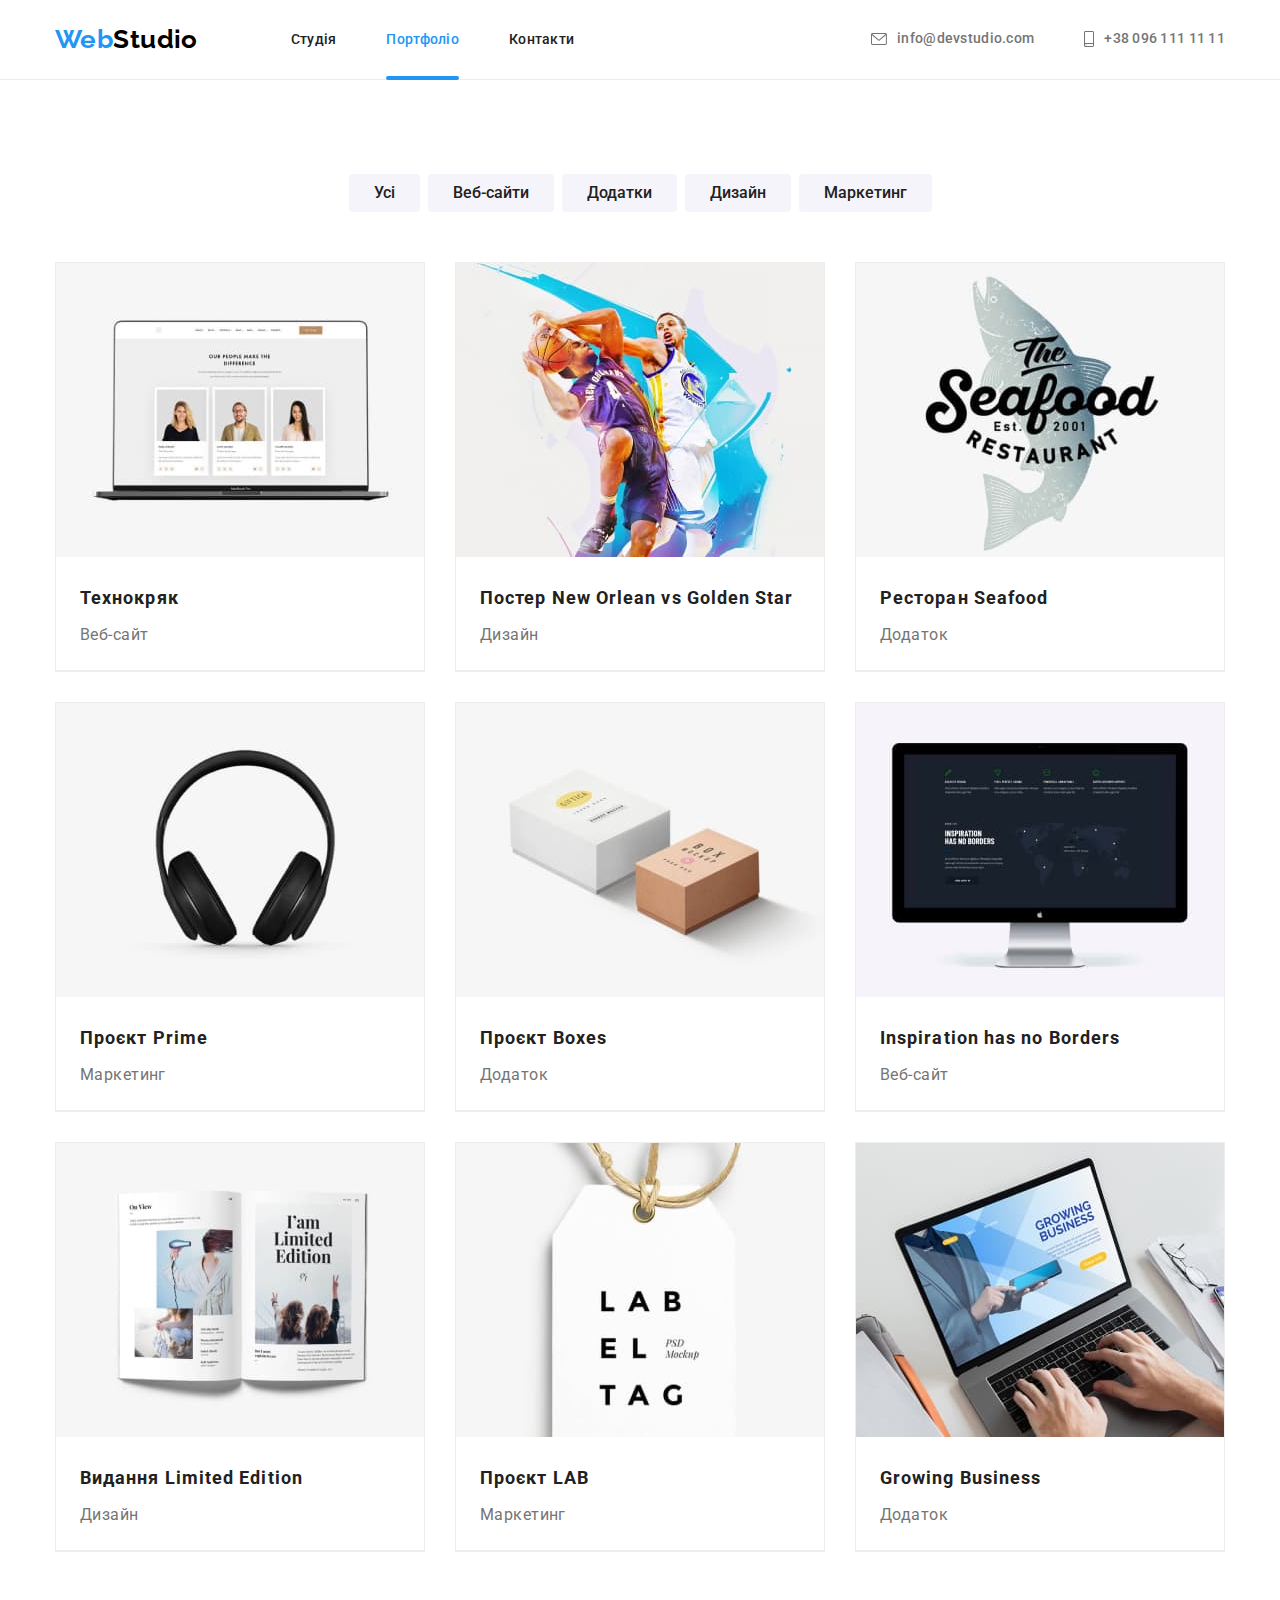
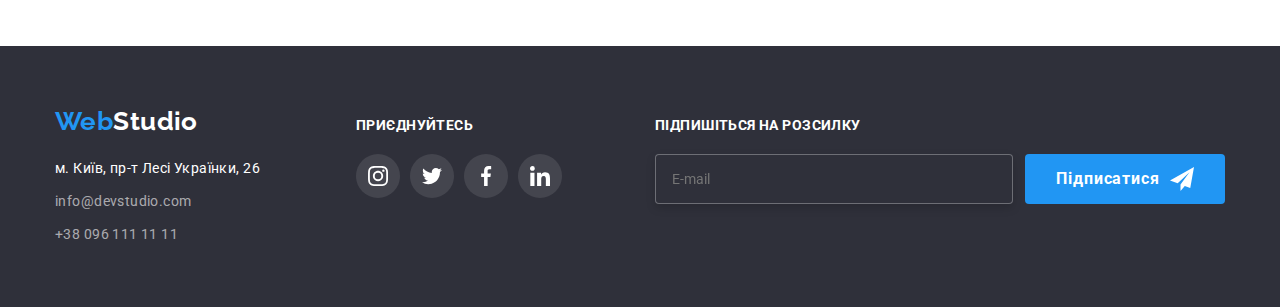
==== portfolio.html @ 32953e74 "clone" ====
<!DOCTYPE html>
<html lang="uk">
<head>
    <meta charset="UTF-8">
    <meta http-equiv="X-UA-Compatible" content="IE=edge">
    <meta name="viewport" content="width=device-width, initial-scale=1.0">
    <title>Document</title>
    <link rel="preconnect" href="https://fonts.googleapis.com">
<link rel="preconnect" href="https://fonts.gstatic.com" crossorigin>
<link href="https://fonts.googleapis.com/css2?family=Raleway:wght@700&family=Roboto:wght@400;500;700;900&display=swap" rel="stylesheet">
<link rel="stylesheet" href="https://cdnjs.cloudflare.com/ajax/libs/modern-normalize/1.1.0/modern-normalize.min.css">
    <link rel="stylesheet" href="./css/styles.css">
</head>
<body>
    <!-- __________хедер____________ -->
    <header class="header">
        <div class="container header-flex">
            <a href="./index.html" class="logo link"><span class="logo-web">Web</span>Studio</a>    
            <nav>
                <ul class="site-nav list">
                    <li class="item"><a href="./index.html" class="link">Студія</a></li>
                    <li class="item"><a href="./portfolio.html" class="link current">Портфоліо</a></li>
                    <li class="item"><a href="" class="link">Контакти</a></li>
                </ul>
                </nav>
                <ul class="site-contacts list">
                    <li class="item"><a href="mailto:info@devstudio.com" class="header-link link">
                        <svg class="header-icon" width="16" height="12">
                        <use href="./images/icon-sprite/sprite.svg#envelope">
                        </use>
                    </svg>
                    info@devstudio.com</a></li>
                    <li class="item"><a href="tel:+380961111111" class="header-link link">
                        <svg class="header-icon" width="10" height="16">
                            <use href="./images/icon-sprite/sprite.svg#smartphone">
                            </use>
                        </svg>
                        +38 096 111 11 11</a></li>
                </ul>
        </div>
    </header>

    <main>

        <!-- _____________кнопки "наші проекти"______________ -->
<section class="section">
    <div class="container">
        <h1 hidden>Наші проекти</h1>
        <ul class="list button-flex">
            <li class="item"><button type="button" class="filter-button">Усі</button></li>
            <li class="item"><button type="button" class="filter-button">Веб-сайти</button></li>
            <li class="item"><button type="button" class="filter-button">Додатки</button></li>
            <li class="item"><button type="button" class="filter-button">Дизайн</button></li>
            <li class="item"><button type="button" class="filter-button">Маркетинг</button></li>
        </ul>
        <ul class="galery list">
                <li class="galery-element">
                <div class="galery-thumb">
                        <img src="./images/galery/img1.jpg" alt="ноутбук" width="370" height="294">
                    <div class="galery-overlay">
                        <p class="galery-overlay-text">
                            Ресурс пропонує комплексні пропозиції з різним рівнем функціоналу та сервісів. Все це дозволить відвідувачу
                            отримати
                            вичерпні відомості про компанію чи приватну особу.
                        </p>
                    </div>
                </div>
                <div class="galery-card">
                    <h2 class="title">Технокряк</h2>
                    <p class="text">Веб-сайт</p>
                </div>    
            </li>
            <li class="galery-element">
                <div class="galery-thumb">
                    <img src="./images/galery/img2.jpg" alt="гравці в баскетбол" width="370" height="294">
                    <div class="galery-overlay">
                        <p class="galery-overlay-text">
                            Ресурс пропонує комплексні пропозиції з різним рівнем функціоналу та сервісів. Все це дозволить відвідувачу
                            отримати
                            вичерпні відомості про компанію чи приватну особу.
                        </p>
                    </div>
                </div>
                
                <div class="galery-card">
                    <h2 class="title">Постер New Orlean vs Golden Star</h2>
                    <p class="text">Дизайн</p>
                </div>
                
            </li>
            <li class="galery-element">
                <div class="galery-thumb">
                <img src="./images/galery/img3.jpg" alt="назва ресторану" width="370" height="294">
                <div class="galery-overlay">
                    <p class="galery-overlay-text">
                        Ресурс пропонує комплексні пропозиції з різним рівнем функціоналу та сервісів. Все це дозволить відвідувачу
                        отримати
                        вичерпні відомості про компанію чи приватну особу.
                    </p>
                </div>
                </div>
                
                <div class="galery-card">
                    <h2 class="title">Ресторан Seafood</h2>
                    <p class="text">Додаток</p>
                </div>
                
            </li>
            <li class="galery-element">
                <div class="galery-thumb">
                <img src="./images/galery/img4.jpg" alt="навушники" width="370" height="294">
                <div class="galery-overlay">
                    <p class="galery-overlay-text">
                        Ресурс пропонує комплексні пропозиції з різним рівнем функціоналу та сервісів. Все це дозволить відвідувачу
                        отримати
                        вичерпні відомості про компанію чи приватну особу.
                    </p>
                </div>
                </div>
                
                <div class="galery-card">
                    <h2 class="title">Проєкт Prime</h2>
                    <p class="text">Маркетинг</p>
                </div>
                
            </li>
            <li class="galery-element">
                <div class="galery-thumb">
                <img src="./images/galery/img5.jpg" alt="дві коробки" width="370" height="294">
                <div class="galery-overlay">
                    <p class="galery-overlay-text">
                        Ресурс пропонує комплексні пропозиції з різним рівнем функціоналу та сервісів. Все це дозволить відвідувачу
                        отримати
                        вичерпні відомості про компанію чи приватну особу.
                    </p>
                </div>
                </div>
                
                <div class="galery-card">
                    <h2 class="title">Проєкт Boxes</h2>
                    <p class="text">Додаток</p>
                </div>
                
            </li>
            <li class="galery-element">
                <div class="galery-thumb">
                <img src="./images/galery/img6.jpg" alt="монітор" width="370" height="294">
                <div class="galery-overlay">
                    <p class="galery-overlay-text">
                        Ресурс пропонує комплексні пропозиції з різним рівнем функціоналу та сервісів. Все це дозволить відвідувачу
                        отримати
                        вичерпні відомості про компанію чи приватну особу.
                    </p>
                </div>
                </div>
                
                <div class="galery-card">
                    <h2 class="title" lang="en">Inspiration has no Borders</h2>
                    <p class="text">Веб-сайт</p>
                </div>
                
            </li>
            <li class="galery-element">
                <div class="galery-thumb">
                <img src="./images/galery/img7.jpg" alt="книжка" width="370" height="294">
                <div class="galery-overlay">
                    <p class="galery-overlay-text">
                        Ресурс пропонує комплексні пропозиції з різним рівнем функціоналу та сервісів. Все це дозволить відвідувачу
                        отримати
                        вичерпні відомості про компанію чи приватну особу.
                    </p>
                </div>
                </div>
                
                <div class="galery-card">
                    <h2 class="title">Видання Limited Edition</h2>
                    <p class="text">Дизайн</p>
                </div>
                
            </li>
            <li class="galery-element">
                <div class="galery-thumb">
                <img src="./images/galery/img8.jpg" alt="етикетка" width="370" height="294">
                <div class="galery-overlay">
                    <p class="galery-overlay-text">
                        Ресурс пропонує комплексні пропозиції з різним рівнем функціоналу та сервісів. Все це дозволить відвідувачу
                        отримати
                        вичерпні відомості про компанію чи приватну особу.
                    </p>
                </div>
                </div>
                
                <div class="galery-card">
                    <h2 class="title">Проєкт LAB</h2>
                    <p class="text">Маркетинг</p>
                </div>
                
            </li>
            <li class="galery-element">
                <div class="galery-thumb">
                <img src="./images/galery/img9.jpg" alt="ноутбук" width="370" height="294">
                <div class="galery-overlay">
                    <p class="galery-overlay-text">
                        Ресурс пропонує комплексні пропозиції з різним рівнем функціоналу та сервісів. Все це дозволить відвідувачу
                        отримати
                        вичерпні відомості про компанію чи приватну особу.
                    </p>
                </div>
                </div>
                
                <div class="galery-card">
                    <h2 class="title" lang="en">Growing Business</h2>
                    <p class="text">Додаток</p>
                </div>
                
            </li>
        </ul>
    </div>
</section>
    </main>

<!-- ______________футер_____________ -->

<footer class="footer">
    <div class="container contacts-container">
        <div class="contacts-box">
            <a href="./index.html" class="logo-footer link"><span class="logo-footer-web">Web</span>Studio</a>
            <address>
                <ul class=" footer-list list">
                    <li><a href="https://goo.gl/maps/w9s5J1ihxV17ay8fA" target="_blank" rel="noreferrer noopener"
                            class="footer-address link">м. Київ, пр-т Лесі Українки, 26</a></li>
                    <li><a href="mailto:info@devstudio.com" class="footer-contacts link">info@devstudio.com</a></li>
                    <li><a href="tel:+380961111111" class="footer-contacts link">+38 096 111 11 11</a></li>
                </ul>
            </address>
        </div>

        <div class="link-box">
            <h2 class="footer-title">приєднуйтесь</h2>
            <ul class="footerbox list">
                <li class="footer-item">
                    <a class="footer-link link" href="https://instagram.com/" target="_blank" rel="noopener noreferrer"
                        aria-label="instagram-icon">
                        <svg class="footer-icon" width="20" height="20">
                            <use href="./images/icon-sprite/sprite.svg#instagram"></use>
                        </svg>
                    </a>
                </li>
                <li>
                    <a class="footer-link link" href="https://twitter.com/" target="_blank" rel="noopener noreferrer"
                        aria-label="twitter-icon">
                        <svg class="footer-icon" width="20" height="20">
                            <use href="./images/icon-sprite/sprite.svg#twitter"></use>
                        </svg>
                    </a>
                </li>
                <li>
                    <a class="footer-link link" href="https://facebook.com/" target="_blank" rel="noopener noreferrer"
                        aria-label="facebook-icon">
                        <svg class="footer-icon" width="20" height="20">
                            <use href="./images/icon-sprite/sprite.svg#facebook"></use>
                        </svg>
                    </a>
                </li>
                <li>
                    <a class="footer-link link" href="https://linkedin.com/" target="_blank" rel="noopener noreferrer"
                        aria-label="linkedin-icon">
                        <svg class="footer-icon" width="20" height="20">
                            <use href="./images/icon-sprite/sprite.svg#linkedin"></use>
                        </svg>
                    </a>
                </li>
            </ul>
        </div>

        <div class="subscribe-container">
            <p class="subscribe-text">Підпишіться на розсилку</p>
            <form class="footer-form" name="footer-form">
                <div class="subscribe-box">
                    <input class="subscribe-form" type="text" name="form" placeholder="E-mail">
                    <button class="subscribe-button" type="submit">Підписатися <svg class="subscribe-icon" width="24"
                            height="24">
                            <use href="./images/icon-sprite/sprite.svg#send-modal"></use>
                        </svg></button>
                </div>
            </form>

        </div>

    </div>
</footer>
</body>
</html>
---- css/styles.css ----
/* ____________глобальні стилі_____________ */
:root{
    --primary-text-color: #757575;
    --secondary-text-color: #FFFFFF;
    --title-text-color:#212121;
    --accent-color: #2196F3;
}
body{
    background-color: var(--secondary-text-color);
    color: var(--primary-text-color);
    font-family: roboto, sans-serif;
    font-size: 14px;
    letter-spacing: 0.03em;   
}
address{
    font-style: normal;
}

h1,h2,h3,h4,h5,h6,ul,p{
    margin: 0;
    padding: 0;
}

.list{
    list-style: none;
}
.link{
    text-decoration: none;
}
.img{
    display: block;
    max-width: 100%;
    height: auto;
}

/* контейнер */
.container{
    width: 1200px;
    margin-left: auto;
    margin-right: auto;
    padding-left: 15px;
    padding-right: 15px;
}


/* ________________секція______________________ */
.section{
    padding-top: 94px;
    padding-bottom: 94px;
}

.section .about-title{
    margin-top: 30px;
    font-size: 14px;
    line-height: 1.14;
    color: var(--title-text-color);
}

.section-title{
color: var(--title-text-color);
font-size: 36px;
line-height: 1.16;
text-align: center;
}

/* ________________хедер_________________ */
.site-nav .current::after{
    position: absolute;
    bottom: -1px;
    content: "";
    display: block;
    width: 100%;
    height: 4px;
    border-radius: 2px;
    background-color: var(--accent-color);
}

.header{
    border-bottom: 1px solid #ECECEC;
    padding: 24px 0;
}
.header-flex{
    display: flex;
    align-items: center;


}
.site-nav{
    display: flex;
}
.site-nav .item + .item{
    margin-left: 50px;
}

.site-contacts{
    display: flex;
    margin-left: auto;
}
.site-contacts .item + .item{
    margin-left: 50px;
}

.logo{
    margin-right: 93px;
    color: #000000;
    font-family: 'Raleway';
    font-weight: 700;
    font-size: 26px;
    line-height: 1.19;
    }
    .logo-web{
        color: var(--accent-color);
    }

    .site-nav .link.current{
        position: relative;
        color: var(--accent-color);
    }
    .site-nav .link{
        padding-top: 32px;
        padding-bottom: 32px;
    color: var(--title-text-color);
    font-weight: 500;
    line-height: 1.14;
    letter-spacing: 0.02em;

    transition:  color 250ms cubic-bezier(0.4, 0, 0.2, 1);
    }
    .site-nav .link:hover,
    .site-nav .link:focus{
        color: var(--accent-color);
    }
    
    .site-contacts .link{
    color: var(--primary-text-color);
    font-weight: 500;
    line-height: 1.14;
    letter-spacing: 0.02em;

    transition: color 250ms cubic-bezier(0.4, 0, 0.2, 1);
    }
    .site-contacts .link:hover,
    .site-contacts .link:focus{
        color: var(--accent-color);
    }
   
    .header-icon{
        fill: currentColor;
    }
    .header-link{
        display: flex;
        align-items: center;
        gap: 10px;
    }
   
    
    /* ___________________футер__________________________ */
.footer{
    background-color: #2F303A;
    padding: 60px 0;
}
.footer-list{
    display: flex;
    flex-direction: column;
    gap: 9px;
}
    
    
    .logo-footer{
        display: block;
        margin-bottom: 20px;
    

    color: var(--secondary-text-color);
    font-family: 'Raleway';
    font-weight: 700;
    font-size: 26px;
    line-height: 1.19;
    }
    .logo-footer-web{
        color: var(--accent-color);
    }
.footer-address{
line-height: 1.71;
color: var(--secondary-text-color);
}
.footer-contacts{
font-size: 14px;
line-height: 1.71;
color: rgba(255, 255, 255, 0.6);

transition: color 250ms cubic-bezier(0.4, 0, 0.2, 1);
}
.footer-contacts:hover,
.footer-contacts:focus{
    color: var(--accent-color);
}
.footerbox{
    display: flex;
    align-items: center;
    gap: 10px;
    margin-top: 20px;
}
.footer-link{
    display: flex;
    justify-content: center;
    align-items: center;
    width: 44px;
    height: 44px; 
    border-radius: 50%;
    background-color: rgba(255, 255, 255, 0.1);
    color: #FFFFFF;

    transition: 
    background-color 250ms cubic-bezier(0.4, 0, 0.2, 1);
}
.footer-icon{
    fill: currentColor;
    
}
.footer-link:hover,
.footer-link:focus {
background-color: var(--accent-color);
color: #FFFFFF;

} 

.footer-title{
    font-size: 14px;
    line-height: 1.14;
    letter-spacing: 0.03em;
    text-transform: uppercase;
    
    color: #FFFFFF;   
}
.contacts-container{
    display: flex;
    align-items: baseline;
    
}

.contacts-box{
    min-width: 231px;
    margin-right: 70px;
}

.link-box{
    margin-right: 93px;
}



.subscribe-box{
    display: flex;
    margin-top: 20px;
    padding: 0;
    margin: 0;
    align-items: center;
    gap: 12px;
}

.subscribe-text{
    font-weight: 700;
    font-size: 14px;
    line-height: 1.14;
    letter-spacing: 0.03em;
    text-transform: uppercase;
    margin-bottom: 20px;
    
    color: #FFFFFF;
}

.subscribe-form{
    width: 358px;
    height: 50px;
    outline-offset: -1px;
    padding: 15px 16px;
    color: var(--secondary-text-color);
    border: 1px solid rgba(255, 255, 255, 0.3);
    filter: drop-shadow(0px 4px 4px rgba(0, 0, 0, 0.15));
    border-radius: 4px;
    background-color: #2F303A;
    transition: outline 250ms cubic-bezier(0.4, 0, 0.2, 1);
}

.subscribe-form:focus {
outline-color: rgba(255, 255, 255, 0.3);
background-color: ffffff;
}

.subscribe-button{
        display: flex;
        justify-content: center;
        align-items: center;
        gap: 10px;
        border: 1px transparent;
        width: 200px;
        height: 50px;
        border-radius: 4px;
        padding: 10px 28px;
        color: var(--secondary-text-color);
        background-color: var(--accent-color);
        font-weight: 700;
        font-size: 16px;
        line-height: 1.88;
        letter-spacing: 0.06em;
        cursor: pointer;
        
}

.subscribe-icon{
    fill: var(--secondary-text-color);
    
}



/* __________________герой_________________________ */
.hero-title{
    width: 696px;
    margin-left: auto;
    margin-right: auto;
color: var(--secondary-text-color);
font-weight: 900;
font-size: 44px;
line-height: 1.36;
text-align: center;
letter-spacing: 0.06em;
text-transform: uppercase;
}
.button{
    border: 1px transparent;
    display: block;
    border: 1px transparent;
    margin-top: 30px;
    margin-left: auto;
    margin-right: auto;
    border-radius: 4px;
    padding: 10px 32px;
color: var(--secondary-text-color);
background-color:var(--accent-color);
font-weight: 700;
font-size: 16px;
line-height: 1.88;
letter-spacing: 0.06em;
cursor: pointer;
}

.hero{
    max-width: 1600px;
    padding: 200px 0;
    margin-left: auto;
    margin-right: auto; 
    background-color: #C4C4C4; 
    background-image: linear-gradient(to right,
    rgba(47, 48, 58, 0.4),
    rgba(47, 48, 58, 0.4)),
    url(../images/hero/Img.jpg);
    background-repeat: no-repeat;
    background-position: center;
    background-size: cover;
}


/* ____________________наші переваги___________________ */
.about{
    padding-bottom: 0;
}
.advantages-flex{
    display: flex;
}
.advantages-flex .item{
    width: 270px;
}
.advantages-flex .item + .item{
    margin-left: 30px;
}
.list .title{
    margin: 0;
}

.section .text{
    margin-top: 10px;
line-height: 1.71;
}

.about-item{
    display: flex;
    justify-content: center;
    align-items: center;
    width: 270px;
    height: 120px;
    border-radius: 4px; 
    background-color: #F5F4FA;
}

/* _______________Чим ми займаємося________________ */
.project-flex{
    display: flex;
    margin-top: 50px; 
}
.project-flex .item + .item{
    margin-left: 30px;
}

.project-flex .item{
    height: 294px;
    position: relative;
}
.overlay{
    width: 100%;
    position: absolute;
    bottom: 0;
    padding-top: 24px;
    padding-bottom: 30px;
    background-color: rgba(47, 48, 58, 0.8);;
}
.overlay-text{
font-style: normal;
font-weight: 700;
font-size: 14px;
line-height: 1.14;
text-align: center;
letter-spacing: 0.03em;
text-transform: uppercase;
color: #FFFFFF;
}



/* _____________________наша команда________________________ */

.team-wrapper{
    padding: 30px 10px;
}
.team{
    background-color: #F5F4FA;
}
.team-flex{
    display: flex;
    margin-top: 50px;
}
.team-flex .item{
    background: #FFFFFF;
    box-shadow: 0px 1px 3px rgba(0, 0, 0, 0.12), 0px 1px 1px rgba(0, 0, 0, 0.14), 0px 2px 1px rgba(0, 0, 0, 0.2);
    border-radius: 0px 0px 4px 4px;
}
.team-flex .item + .item{
    margin-left: 30px;
}
.section .team-title{
    text-align: center;
    font-weight: 500;
    font-size: 16px;
    line-height: 1.18;
    color: var(--title-text-color);
}
.section .team-text{
    margin-top: 10px;
    margin-bottom: 16px;
    text-align: center;
    font-size: 16px;
    line-height: 1.18;
}

.socials{
    display: flex;
    justify-content: center;
    align-items: center;
    gap: 10px;
}
.socials-link{
    display: flex;
    justify-content: center;
    align-items: center;
    width: 44px;
    height: 44px; 
    border-radius: 50%;
    background-color: #FFFFFF;
    color: #AFB1B8;

    transition: color 250ms cubic-bezier(0.4, 0, 0.2, 1),
    background-color 250ms cubic-bezier(0.4, 0, 0.2, 1);
}
.socials-icon{
    fill: currentColor;
    
}
.socials-link:hover,
.socials-link:focus {
background-color: var(--accent-color);
color: #FFFFFF;
} 

/* Наші клієнти */
.clients-item{
    display: flex;
    justify-content: center;
    align-items: center;
    gap: 30px; 
    margin-top: 50px;
}
.clients-link{
    display: flex;
    justify-content: center;
    align-items: center;
    width: 170px;
    height: 92px; 
    color: #AFB1B8; 
    border: 1px solid #AFB1B8;
border-radius: 4px;

transition: 
color 250ms cubic-bezier(0.4, 0, 0.2, 1),
border 250ms cubic-bezier(0.4, 0, 0.2, 1);
}
.clients-link:hover,
.clients-link:focus {
    color: var(--accent-color);
    border: 1px solid var(--accent-color);
}
.clients-icon{
    fill: currentColor;
}
.clients-item{
    display: flex;
    
}

/* _____________кнопки "наші проекти"_______________________ */
.section-project{
    padding: 94px 0;
}
.button-flex{
    display: flex;
    justify-content: center;
}
.button-flex .item + .item{
    margin-left: 8px;
}
.filter-button{
    border: 1px transparent;
    border-radius: 4px;
    padding: 6px 25px;
    font-weight: 500;
    font-size: 16px;
    line-height: 1.62;
    color: var(--title-text-color);
    background-color: #F5F4FA;
    cursor: pointer;

    transition: 
    color 250ms cubic-bezier(0.4, 0, 0.2, 1), 
    background-color 250ms cubic-bezier(0.4, 0, 0.2, 1),
    box-shadow 250ms cubic-bezier(0.4, 0, 0.2, 1);
    }

    .filter-button:hover,
    .filter-button:focus{
        color: var(--secondary-text-color);
        background-color:var(--accent-color);
        box-shadow: 0px 3px 1px rgba(0, 0, 0, 0.1), 0px 1px 2px rgba(0, 0, 0, 0.08), 0px 2px 2px rgba(0, 0, 0, 0.12);
    }

/* _____________________галерея_____________________________ */
.galery-card{
    padding: 20px 24px;
    border-bottom: 1px solid #EEEEEE;
}
.galery{
    margin-top: 50px;
    display: flex;
    flex-wrap: wrap;
}
.galery-element{
    width: 370px;
    margin-right: 30px;
    margin-bottom: 30px;
    background: #FFFFFF;
    border: 1px solid #EEEEEE; 
    transition: box-shadow 250ms cubic-bezier(0.4, 0, 0.2, 1);  
}
.galery-element:hover {
    box-shadow: 
    0px 1px 1px rgba(0, 0, 0, 0.12), 
    0px 4px 4px rgba(0, 0, 0, 0.06), 
    1px 4px 6px rgba(0, 0, 0, 0.16);
}

.galery-element:nth-child(3n){
    margin-right: 0;
}
.galery-element:nth-last-child(-n + 3){
    margin-bottom: 0;
}

.galery .title{
        font-size: 18px;
        line-height: 2;
        letter-spacing: 0.06em;
        color: var(--title-text-color);
    }
    .galery .text{
        margin-top: 4px;
        font-size: 16px;
        line-height: 1.88;
    }

    .galery-thumb{

        position: relative;    
        overflow: hidden;    
    }

    .galery-overlay{
        position: absolute;
        top: 0;
        left: 0;
        transform: translateY(100%);

        width: 100%;
        height: 100%;
        padding-left: 24px;
        padding-right: 24px;
        display: flex;
        align-items: center;

        font-size: 18px;
        line-height: 1.55;
        letter-spacing: 0.03em;
        color: #FFFFFF;

        background-color: rgba(33, 150, 243, 0.9);
        transition: transform 250ms cubic-bezier(0.4, 0, 0.2, 1);
    }

        .galery-element:hover .galery-overlay {
        transform: translateY(0);
        }



    /* Модальне вікно */

    .backdrop{
        position: fixed;
        top: 0;
        left: 0;

        width: 100%;
        height: 100%;

        background-color: rgba(0, 0, 0, 0.2);

        transition: 
        opacity 250ms cubic-bezier(0.4, 0, 0.2, 1),
        visibility 250ms cubic-bezier(0.4, 0, 0.2, 1);
    }

    .backdrop.is-hidden{
        opacity: 0;
        visibility: hidden;
        pointer-events: none;
    }
    
    .modal{
        position: absolute;
        top: 50%;
        left: 50%;
        transform: translateX(-50%) translateY(-50%);

        width: 528px;
        height: 581px;
        padding: 40px;
        background-color: #ffffff;
        box-shadow: 
        0px 1px 3px rgba(0, 0, 0, 0.12), 
        0px 1px 1px rgba(0, 0, 0, 0.14), 
        0px 2px 1px rgba(0, 0, 0, 0.2);
        border-radius: 4px;
    }

        .modal-form-group{
            margin-bottom: 20px;
        }

    .modal-form-btn{
        box-shadow: 0px 4px 4px rgba(0, 0, 0, 0.15);

    }

    .modal-btn{
        position: absolute;
        top: 8px;
        right: 8px;

        padding: 0;
        display: inline-flex;
        align-items: center;
        justify-content: center;

        width: 32px;
        height: 32px;

        background-color: #FFFFFF;
        border: 1px solid rgba(0, 0, 0, 0.1);
        border-radius: 50%;

        cursor: pointer;
    }

    .modal-btn{
        transition: fill 250ms cubic-bezier(0.4, 0, 0.2, 1);
    }

    .modal-btn:hover,
    .modal-btn:focus {
        fill: var(--accent-color);
    }

    .modal-label{
        display: block;
        text-align: center;
        margin-bottom: 12px;

        font-weight: 700;
        font-size: 20px;
        line-height: 1.15;
        letter-spacing: 0.03em;

        color: #212121;
    }

    .modal-form-label{
        display: block;
        margin-bottom: 4px;

        font-size: 12px;
        line-height: 1.16;
        letter-spacing: 0.01em;

        color: #757575;
    }

    .mofal-form-wrapper{
        position: relative;
        margin-bottom: 10px;
    }

    .modal-form-field{
        width: 100%;
        height: 40px;
        padding-left: 42px;
        padding-right: 42px;


        border: 1px solid rgba(33, 33, 33, 0.2);
        border-radius: 4px;
        outline: 1px solid transparent;
        outline-offset: -1px;
        transition: outline 250ms cubic-bezier(0.4, 0, 0.2, 1) ;
    }

    .modal-form-field:focus {
        outline-color: var(--accent-color);
    }

    .modal-form-icon{
        position: absolute;
        top: 50%;
        left: 12px;
        transform: translateY(-50%);

        transition: fill 250ms cubic-bezier(0.4, 0, 0.2, 1);
    }

    .modal-form-field:focus + .modal-form-icon {
        fill: var(--accent-color);
    }

    .modal-form-message{
        display: block;
        width: 100%;
        height: 120px;
        padding: 16px 20px;
        

        font-size: 14px;

        resize: none;

        border: 1px solid rgba(33, 33, 33, 0.2);
        border-radius: 4px;

        outline: 1px solid transparent;
        outline-offset: -1px;
        transition: outline 250ms cubic-bezier(0.4, 0, 0.2, 1);
    }

        .modal-form-message:focus {
        outline-color: var(--accent-color);
        }

        .modal-form-agreement{
            display: flex;
            justify-content: center;
            align-items: center;
            gap: 7px;
            margin-bottom: 30px;
        }

        .modal-form-agreement-desc{
            font-size: 14px;
            line-height: 1.71;
            letter-spacing: 0.03em;

            user-select: none;
    
            color: #757575;
        }

        .modal-form-agreement-link{
            color: var(--accent-color);
        }

        .modal-form-checkbox{
            appearance: none;
            width: 16px;
            height: 15px;
            
            outline: 2px solid transparent;
            outline-offset: -2px;
            border: 2px solid rgba(33, 33, 33, 1);
            border-radius: 2px;
            background-position: center;
            background-repeat: no-repeat;
            background-size: 0;
            transition: 
            background-size 250ms cubic-bezier(0.4, 0, 0.2, 1),
            outline-color 250ms cubic-bezier(0.4, 0, 0.2, 1),
            background-color 250ms cubic-bezier(0.4, 0, 0.2, 1);
        }

        .modal-form-checkbox:checked {
            outline-color: var(--accent-color);
            background-color: var(--accent-color);
            background-image: url("data:image/svg+xml,%3Csvg width='13' height='10' viewBox='0 0 13 10' fill='none' xmlns='http://www.w3.org/2000/svg'%3E%3Cpath d='M1.95703 4.75166L1.88825 4.68604L1.81923 4.75141L0.93123 5.59258L0.854858 5.66492L0.930974 5.73753L4.42671 9.07236L4.49574 9.1382L4.56476 9.07236L12.069 1.91352L12.1449 1.84116L12.069 1.76881L11.1873 0.927644L11.1183 0.861826L11.0493 0.927611L4.49577 7.17353L1.95703 4.75166Z' fill='white' stroke='white' stroke-width='0.2'/%3E%3C/svg%3E");
            background-size: 11px 8px;
        }
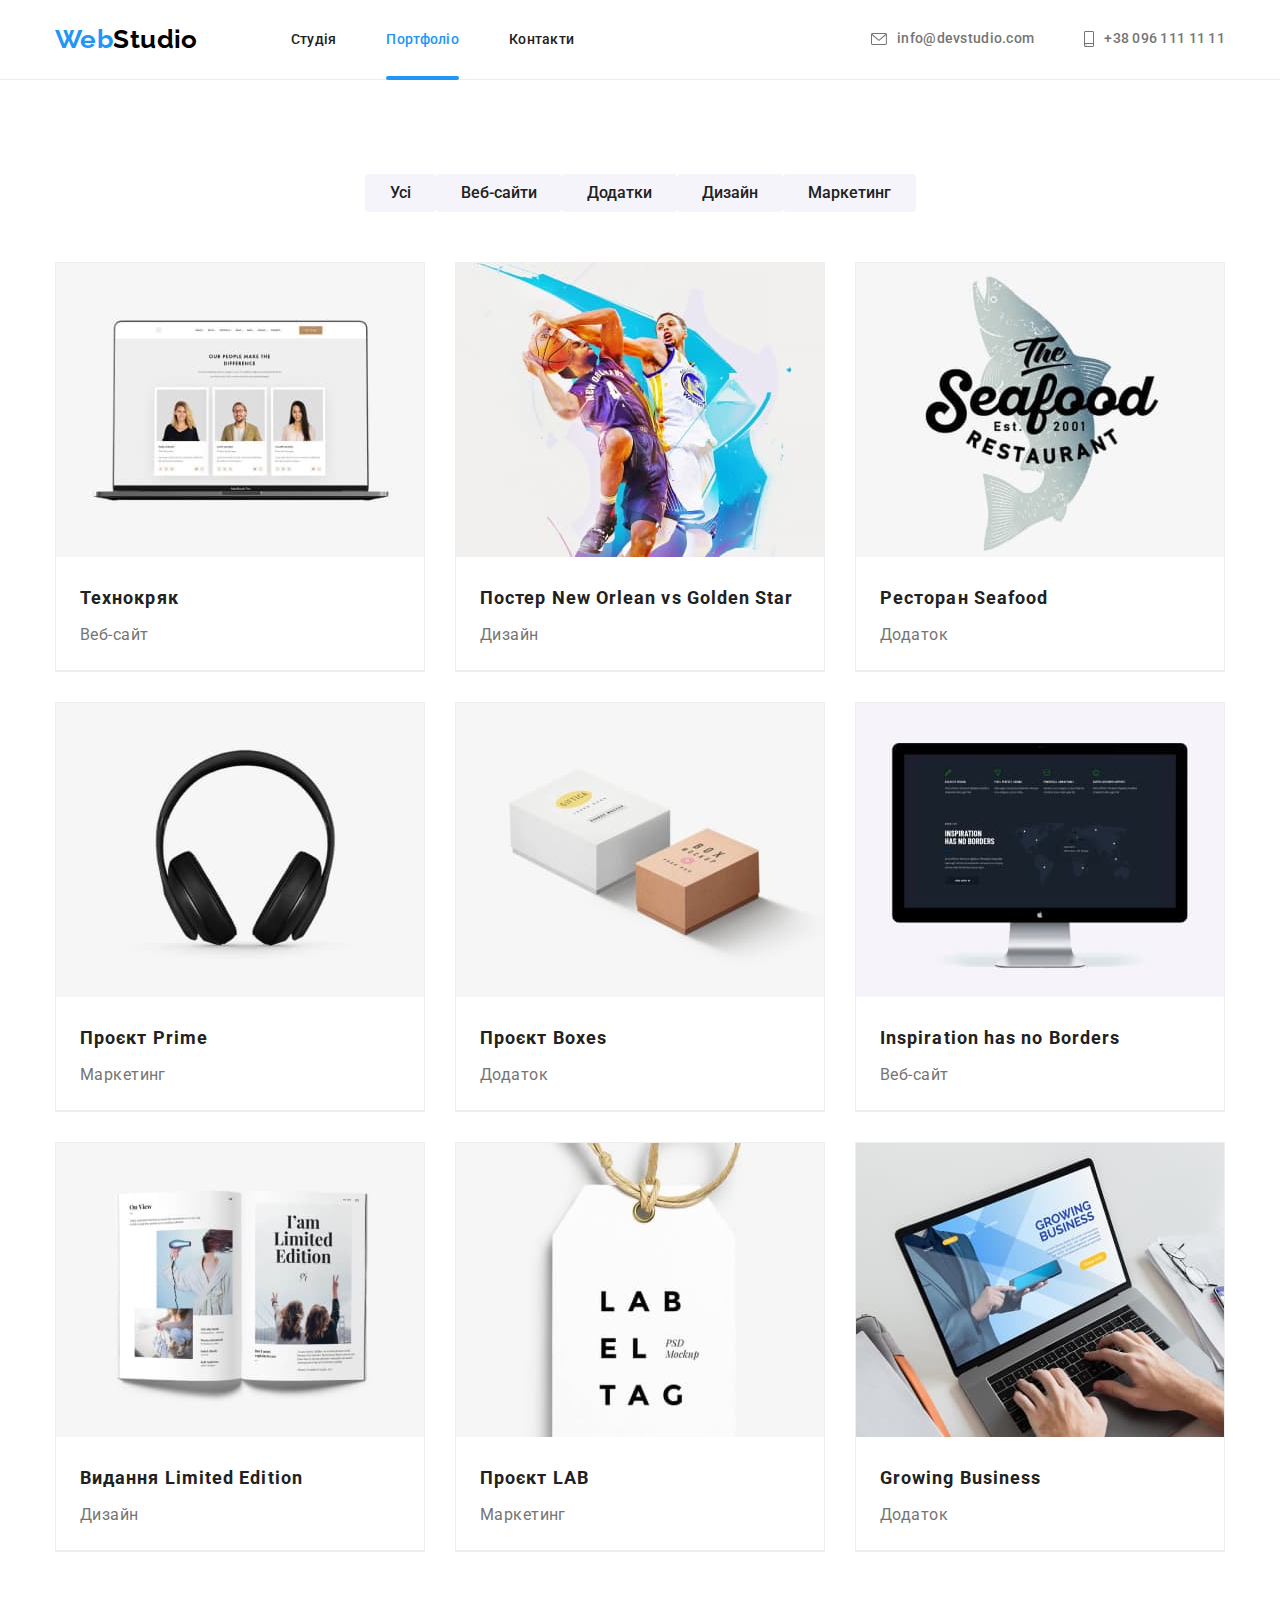
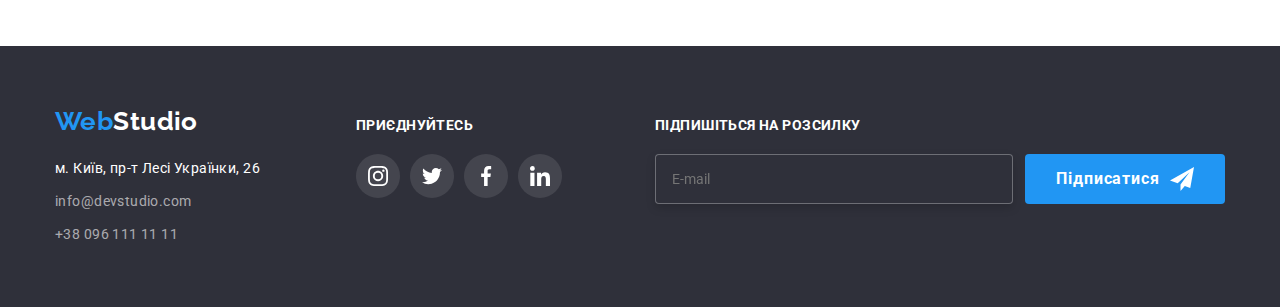
==== commit adade6d4: "homework#7" ====
--- a/portfolio.html
+++ b/portfolio.html
@@ -9,34 +9,37 @@
 <link rel="preconnect" href="https://fonts.gstatic.com" crossorigin>
 <link href="https://fonts.googleapis.com/css2?family=Raleway:wght@700&family=Roboto:wght@400;500;700;900&display=swap" rel="stylesheet">
 <link rel="stylesheet" href="https://cdnjs.cloudflare.com/ajax/libs/modern-normalize/1.1.0/modern-normalize.min.css">
-    <link rel="stylesheet" href="./css/styles.css">
+<link rel="stylesheet" href="./css/main.min.css">
+<!-- <link rel="stylesheet" href="./css/styles.css"> -->
 </head>
 <body>
     <!-- __________хедер____________ -->
     <header class="header">
         <div class="container header-flex">
-            <a href="./index.html" class="logo link"><span class="logo-web">Web</span>Studio</a>    
+            <a href="./index.html" class="logo link"><span class="logo-web">Web</span>Studio</a>
             <nav>
                 <ul class="site-nav list">
-                    <li class="item"><a href="./index.html" class="link">Студія</a></li>
-                    <li class="item"><a href="./portfolio.html" class="link current">Портфоліо</a></li>
-                    <li class="item"><a href="" class="link">Контакти</a></li>
+                    <li class="site-nav__item"><a href="./index.html" class="link">Студія</a></li>
+                    <li class="site-nav__item"><a href="./portfolio.html" class="link current">Портфоліо</a></li>
+                    <li class="site-nav__item"><a href="" class="link">Контакти</a></li>
                 </ul>
-                </nav>
-                <ul class="site-contacts list">
-                    <li class="item"><a href="mailto:info@devstudio.com" class="header-link link">
-                        <svg class="header-icon" width="16" height="12">
-                        <use href="./images/icon-sprite/sprite.svg#envelope">
-                        </use>
-                    </svg>
-                    info@devstudio.com</a></li>
-                    <li class="item"><a href="tel:+380961111111" class="header-link link">
-                        <svg class="header-icon" width="10" height="16">
+            </nav>
+            <ul class="site-contacts list">
+                <li class="site-contacts__item">
+                    <a href="mailto:info@devstudio.com" class="site-contacts__link link">
+                        <svg class="site-contacts__icon" width="16" height="12">
+                            <use href="./images/icon-sprite/sprite.svg#envelope">
+                            </use>
+                        </svg>
+                        info@devstudio.com</a>
+                </li>
+                <li class="site-contacts__item"><a href="tel:+380961111111" class="site-contacts__link link">
+                        <svg class="site-contacts__icon" width="10" height="16">
                             <use href="./images/icon-sprite/sprite.svg#smartphone">
                             </use>
                         </svg>
                         +38 096 111 11 11</a></li>
-                </ul>
+            </ul>
         </div>
     </header>
 
@@ -46,12 +49,12 @@
 <section class="section">
     <div class="container">
         <h1 hidden>Наші проекти</h1>
-        <ul class="list button-flex">
-            <li class="item"><button type="button" class="filter-button">Усі</button></li>
-            <li class="item"><button type="button" class="filter-button">Веб-сайти</button></li>
-            <li class="item"><button type="button" class="filter-button">Додатки</button></li>
-            <li class="item"><button type="button" class="filter-button">Дизайн</button></li>
-            <li class="item"><button type="button" class="filter-button">Маркетинг</button></li>
+        <ul class="list galery-button">
+            <li class="item"><button type="button" class="galery-button__button">Усі</button></li>
+            <li class="item"><button type="button" class="galery-button__button">Веб-сайти</button></li>
+            <li class="item"><button type="button" class="galery-button__button">Додатки</button></li>
+            <li class="item"><button type="button" class="galery-button__button">Дизайн</button></li>
+            <li class="item"><button type="button" class="galery-button__button">Маркетинг</button></li>
         </ul>
         <ul class="galery list">
                 <li class="galery-element">
@@ -228,44 +231,45 @@
             <address>
                 <ul class=" footer-list list">
                     <li><a href="https://goo.gl/maps/w9s5J1ihxV17ay8fA" target="_blank" rel="noreferrer noopener"
-                            class="footer-address link">м. Київ, пр-т Лесі Українки, 26</a></li>
-                    <li><a href="mailto:info@devstudio.com" class="footer-contacts link">info@devstudio.com</a></li>
-                    <li><a href="tel:+380961111111" class="footer-contacts link">+38 096 111 11 11</a></li>
+                            class="footer-list__address link">м. Київ, пр-т Лесі Українки, 26</a></li>
+                    <li><a href="mailto:info@devstudio.com" class="footer-list__contacts link">info@devstudio.com</a>
+                    </li>
+                    <li><a href="tel:+380961111111" class="footer-list__contacts link">+38 096 111 11 11</a></li>
                 </ul>
             </address>
         </div>
 
         <div class="link-box">
             <h2 class="footer-title">приєднуйтесь</h2>
-            <ul class="footerbox list">
+            <ul class="footer-social list">
                 <li class="footer-item">
-                    <a class="footer-link link" href="https://instagram.com/" target="_blank" rel="noopener noreferrer"
-                        aria-label="instagram-icon">
-                        <svg class="footer-icon" width="20" height="20">
+                    <a class="footer-social__link link" href="https://instagram.com/" target="_blank"
+                        rel="noopener noreferrer" aria-label="instagram-icon">
+                        <svg class="footer-social__icon" width="20" height="20">
                             <use href="./images/icon-sprite/sprite.svg#instagram"></use>
                         </svg>
                     </a>
                 </li>
                 <li>
-                    <a class="footer-link link" href="https://twitter.com/" target="_blank" rel="noopener noreferrer"
-                        aria-label="twitter-icon">
-                        <svg class="footer-icon" width="20" height="20">
+                    <a class="footer-social__link link" href="https://twitter.com/" target="_blank"
+                        rel="noopener noreferrer" aria-label="twitter-icon">
+                        <svg class="footer-social__icon" width="20" height="20">
                             <use href="./images/icon-sprite/sprite.svg#twitter"></use>
                         </svg>
                     </a>
                 </li>
                 <li>
-                    <a class="footer-link link" href="https://facebook.com/" target="_blank" rel="noopener noreferrer"
-                        aria-label="facebook-icon">
-                        <svg class="footer-icon" width="20" height="20">
+                    <a class="footer-social__link link" href="https://facebook.com/" target="_blank"
+                        rel="noopener noreferrer" aria-label="facebook-icon">
+                        <svg class="footer-social__icon" width="20" height="20">
                             <use href="./images/icon-sprite/sprite.svg#facebook"></use>
                         </svg>
                     </a>
                 </li>
                 <li>
-                    <a class="footer-link link" href="https://linkedin.com/" target="_blank" rel="noopener noreferrer"
-                        aria-label="linkedin-icon">
-                        <svg class="footer-icon" width="20" height="20">
+                    <a class="footer-social__link link" href="https://linkedin.com/" target="_blank"
+                        rel="noopener noreferrer" aria-label="linkedin-icon">
+                        <svg class="footer-social__icon" width="20" height="20">
                             <use href="./images/icon-sprite/sprite.svg#linkedin"></use>
                         </svg>
                     </a>
@@ -273,12 +277,12 @@
             </ul>
         </div>
 
-        <div class="subscribe-container">
-            <p class="subscribe-text">Підпишіться на розсилку</p>
+        <div class="subscribe">
+            <p class="subscribe__text">Підпишіться на розсилку</p>
             <form class="footer-form" name="footer-form">
                 <div class="subscribe-box">
-                    <input class="subscribe-form" type="text" name="form" placeholder="E-mail">
-                    <button class="subscribe-button" type="submit">Підписатися <svg class="subscribe-icon" width="24"
+                    <input class="subscribe__form" type="text" name="form" placeholder="E-mail">
+                    <button class="subscribe__button" type="submit">Підписатися <svg class="subscribe__icon" width="24"
                             height="24">
                             <use href="./images/icon-sprite/sprite.svg#send-modal"></use>
                         </svg></button>
--- a/css/main.min.css
+++ b/css/main.min.css
@@ -0,0 +1 @@
+:root{--primary-text-color: #757575;--secondary-text-color: #FFFFFF;--title-text-color: #212121;--accent-color: #2196F3}body{background-color:var(--secondary-text-color);color:var(--primary-text-color);font-family:roboto,sans-serif;font-size:14px;letter-spacing:.03em}address{font-style:normal}.img{display:block;max-width:100%;height:auto}h1,h2,h3,h4,h5,h6,ul,p{margin:0;padding:0}.list{list-style:none}.link{text-decoration:none}.container{width:1200px;margin-left:auto;margin-right:auto;padding-left:15px;padding-right:15px}.section{padding-top:94px;padding-bottom:94px}.section-title{color:var(--title-text-color);font-size:36px;line-height:1.16;text-align:center}.site-nav .current::after{position:absolute;bottom:-1px;content:"";display:block;width:100%;height:4px;border-radius:2px;background-color:var(--accent-color)}.header{border-bottom:1px solid #ececec;padding:24px 0}.header-flex{display:-webkit-box;display:-ms-flexbox;display:flex;-webkit-box-align:center;-ms-flex-align:center;align-items:center}.site-nav{display:-webkit-box;display:-ms-flexbox;display:flex}.site-nav__item+.site-nav__item{margin-left:50px}.site-contacts{display:-webkit-box;display:-ms-flexbox;display:flex;margin-left:auto}.site-contacts__item+.site-contacts__item{margin-left:50px}.logo{margin-right:93px;color:#000;font-family:"Raleway";font-weight:700;font-size:26px;line-height:1.19}.logo-web{color:var(--accent-color)}.site-nav .link.current{position:relative;color:var(--accent-color)}.site-nav .link{padding-top:32px;padding-bottom:32px;color:var(--title-text-color);font-weight:500;line-height:1.14;letter-spacing:.02em;-webkit-transition:color 250ms cubic-bezier(0.4, 0, 0.2, 1);transition:color 250ms cubic-bezier(0.4, 0, 0.2, 1)}.site-nav .link:hover,.site-nav .link:focus{color:var(--accent-color)}.site-contacts__link{color:var(--primary-text-color);font-weight:500;line-height:1.14;letter-spacing:.02em;-webkit-transition:color 250ms cubic-bezier(0.4, 0, 0.2, 1);transition:color 250ms cubic-bezier(0.4, 0, 0.2, 1)}.site-contacts__link:hover,.site-contacts__link:focus{color:var(--accent-color)}.site-contacts__icon{fill:currentColor}.site-contacts__link{display:-webkit-box;display:-ms-flexbox;display:flex;-webkit-box-align:center;-ms-flex-align:center;align-items:center;gap:10px}.footer{background-color:#2f303a;padding:60px 0}.footer-list{display:-webkit-box;display:-ms-flexbox;display:flex;-webkit-box-orient:vertical;-webkit-box-direction:normal;-ms-flex-direction:column;flex-direction:column;gap:9px}.logo-footer{display:block;margin-bottom:20px;color:var(--secondary-text-color);font-family:"Raleway";font-weight:700;font-size:26px;line-height:1.19}.logo-footer-web{color:var(--accent-color)}.footer-list__address{line-height:1.71;color:var(--secondary-text-color)}.footer-list__contacts{font-size:14px;line-height:1.71;color:rgba(255,255,255,.6);-webkit-transition:color 250ms cubic-bezier(0.4, 0, 0.2, 1);transition:color 250ms cubic-bezier(0.4, 0, 0.2, 1)}.footer-list__contacts:hover,.footer-list__contacts:focus{color:var(--accent-color)}.footer-social{display:-webkit-box;display:-ms-flexbox;display:flex;-webkit-box-align:center;-ms-flex-align:center;align-items:center;gap:10px;margin-top:20px}.footer-social__link{display:-webkit-box;display:-ms-flexbox;display:flex;-webkit-box-pack:center;-ms-flex-pack:center;justify-content:center;-webkit-box-align:center;-ms-flex-align:center;align-items:center;width:44px;height:44px;border-radius:50%;background-color:rgba(255,255,255,.1);color:#fff;-webkit-transition:background-color 250ms cubic-bezier(0.4, 0, 0.2, 1);transition:background-color 250ms cubic-bezier(0.4, 0, 0.2, 1)}.footer-social__link:hover,.footer-social__link:focus{background-color:var(--accent-color);color:#fff}.footer-social__icon{fill:currentColor}.footer-title{font-size:14px;line-height:1.14;letter-spacing:.03em;text-transform:uppercase;color:#fff}.contacts-container{display:-webkit-box;display:-ms-flexbox;display:flex;-webkit-box-align:baseline;-ms-flex-align:baseline;align-items:baseline}.contacts-box{min-width:231px;margin-right:70px}.link-box{margin-right:93px}.subscribe-box{display:-webkit-box;display:-ms-flexbox;display:flex;margin-top:20px;padding:0;margin:0;-webkit-box-align:center;-ms-flex-align:center;align-items:center;gap:12px}.subscribe__text{font-weight:700;font-size:14px;line-height:1.14;letter-spacing:.03em;text-transform:uppercase;margin-bottom:20px;color:#fff}.subscribe__form{width:358px;height:50px;outline-offset:-1px;padding:15px 16px;color:var(--secondary-text-color);border:1px solid rgba(255,255,255,.3);-webkit-filter:drop-shadow(0px 4px 4px rgba(0, 0, 0, 0.15));filter:drop-shadow(0px 4px 4px rgba(0, 0, 0, 0.15));border-radius:4px;background-color:#2f303a;-webkit-transition:outline 250ms cubic-bezier(0.4, 0, 0.2, 1);transition:outline 250ms cubic-bezier(0.4, 0, 0.2, 1)}.subscribe__form:focus{outline-color:rgba(255,255,255,.3);background-color:ffffff}.subscribe__button{display:-webkit-box;display:-ms-flexbox;display:flex;-webkit-box-pack:center;-ms-flex-pack:center;justify-content:center;-webkit-box-align:center;-ms-flex-align:center;align-items:center;gap:10px;border:1px rgba(0,0,0,0);width:200px;height:50px;border-radius:4px;padding:10px 28px;color:var(--secondary-text-color);background-color:var(--accent-color);font-weight:700;font-size:16px;line-height:1.88;letter-spacing:.06em;cursor:pointer}.subscribe__icon{fill:var(--secondary-text-color)}.hero__title{width:696px;margin-left:auto;margin-right:auto;font-weight:900;font-size:44px;line-height:1.36;color:var(--secondary-text-color);text-align:center;letter-spacing:.06em;text-transform:uppercase}.button{border:1px rgba(0,0,0,0);display:block;border:1px rgba(0,0,0,0);margin-top:30px;margin-left:auto;margin-right:auto;border-radius:4px;padding:10px 32px;background-color:var(--accent-color);font-weight:700;font-size:16px;line-height:1.88;letter-spacing:.06em;cursor:pointer;color:var(--secondary-text-color)}.hero{max-width:1600px;padding:200px 0;margin-left:auto;margin-right:auto;background-color:#c4c4c4;background-image:-webkit-gradient(linear, left top, right top, from(rgba(47, 48, 58, 0.4)), to(rgba(47, 48, 58, 0.4))),url(../images/hero/Img.jpg);background-image:linear-gradient(to right, rgba(47, 48, 58, 0.4), rgba(47, 48, 58, 0.4)),url(../images/hero/Img.jpg);background-repeat:no-repeat;background-position:center;background-size:cover}.about{padding-bottom:0}.advantages-cards{display:-webkit-box;display:-ms-flexbox;display:flex}.advantages-cards__item{width:270px}.advantages-cards__item+.advantages-cards__item{margin-left:30px}.advantages-cards__img{display:-webkit-box;display:-ms-flexbox;display:flex;-webkit-box-pack:center;-ms-flex-pack:center;justify-content:center;-webkit-box-align:center;-ms-flex-align:center;align-items:center;width:270px;height:120px;border-radius:4px;background-color:#f5f4fa}.advantages-cards__title{margin-top:30px;font-size:14px;line-height:1.14;color:var(--title-text-color)}.advantages-cards__text{margin-top:10px;line-height:1.71}.project-cards{display:-webkit-box;display:-ms-flexbox;display:flex;margin-top:50px}.project-cards__item+.project-cards__item{margin-left:30px}.project-cards__item{height:294px;position:relative}.project-cards__overlay{width:100%;position:absolute;bottom:0;padding-top:24px;padding-bottom:30px;background-color:rgba(47,48,58,.8)}.project-cards__text{font-style:normal;font-weight:700;font-size:14px;line-height:1.14;text-align:center;letter-spacing:.03em;text-transform:uppercase;color:#fff}.team-wrapper{padding:30px 10px}.team{background-color:#f5f4fa}.team-cards{display:-webkit-box;display:-ms-flexbox;display:flex;margin-top:50px}.team-cards__item{background:#fff;-webkit-box-shadow:0px 1px 3px rgba(0,0,0,.12),0px 1px 1px rgba(0,0,0,.14),0px 2px 1px rgba(0,0,0,.2);box-shadow:0px 1px 3px rgba(0,0,0,.12),0px 1px 1px rgba(0,0,0,.14),0px 2px 1px rgba(0,0,0,.2);border-radius:0px 0px 4px 4px}.team-cards__item+.team-cards__item{margin-left:30px}.team-cards__title{text-align:center;font-weight:500;font-size:16px;line-height:1.18;color:var(--title-text-color)}.team-cards__text{margin-top:10px;margin-bottom:16px;text-align:center;font-size:16px;line-height:1.18}.socials{display:-webkit-box;display:-ms-flexbox;display:flex;-webkit-box-pack:center;-ms-flex-pack:center;justify-content:center;-webkit-box-align:center;-ms-flex-align:center;align-items:center;gap:10px}.socials__link{display:-webkit-box;display:-ms-flexbox;display:flex;-webkit-box-pack:center;-ms-flex-pack:center;justify-content:center;-webkit-box-align:center;-ms-flex-align:center;align-items:center;width:44px;height:44px;border-radius:50%;background-color:#fff;color:#afb1b8;-webkit-transition:color 250ms cubic-bezier(0.4, 0, 0.2, 1),background-color 250ms cubic-bezier(0.4, 0, 0.2, 1);transition:color 250ms cubic-bezier(0.4, 0, 0.2, 1),background-color 250ms cubic-bezier(0.4, 0, 0.2, 1)}.socials__link:hover,.socials__link:focus{background-color:var(--accent-color);color:#fff}.socials__icon{fill:currentColor}.clients{display:-webkit-box;display:-ms-flexbox;display:flex;-webkit-box-pack:center;-ms-flex-pack:center;justify-content:center;-webkit-box-align:center;-ms-flex-align:center;align-items:center;gap:30px;margin-top:50px}.clients__link{display:-webkit-box;display:-ms-flexbox;display:flex;-webkit-box-pack:center;-ms-flex-pack:center;justify-content:center;-webkit-box-align:center;-ms-flex-align:center;align-items:center;width:170px;height:92px;color:#afb1b8;border:1px solid #afb1b8;border-radius:4px;-webkit-transition:color 250ms cubic-bezier(0.4, 0, 0.2, 1),border 250ms cubic-bezier(0.4, 0, 0.2, 1);transition:color 250ms cubic-bezier(0.4, 0, 0.2, 1),border 250ms cubic-bezier(0.4, 0, 0.2, 1)}.clients__link:hover,.clients__link:focus{color:var(--accent-color);border:1px solid var(--accent-color)}.clients__icon{fill:currentColor}.section-project{padding:94px 0}.galery-button{display:-webkit-box;display:-ms-flexbox;display:flex;-webkit-box-pack:center;-ms-flex-pack:center;justify-content:center}.galery-button__button+.galery-button__button{margin-left:8px}.galery-button__button{border:1px rgba(0,0,0,0);border-radius:4px;padding:6px 25px;font-weight:500;font-size:16px;line-height:1.62;color:var(--title-text-color);background-color:#f5f4fa;cursor:pointer;-webkit-transition:color 250ms cubic-bezier(0.4, 0, 0.2, 1),background-color 250ms cubic-bezier(0.4, 0, 0.2, 1),-webkit-box-shadow 250ms cubic-bezier(0.4, 0, 0.2, 1);transition:color 250ms cubic-bezier(0.4, 0, 0.2, 1),background-color 250ms cubic-bezier(0.4, 0, 0.2, 1),-webkit-box-shadow 250ms cubic-bezier(0.4, 0, 0.2, 1);transition:color 250ms cubic-bezier(0.4, 0, 0.2, 1),background-color 250ms cubic-bezier(0.4, 0, 0.2, 1),box-shadow 250ms cubic-bezier(0.4, 0, 0.2, 1);transition:color 250ms cubic-bezier(0.4, 0, 0.2, 1),background-color 250ms cubic-bezier(0.4, 0, 0.2, 1),box-shadow 250ms cubic-bezier(0.4, 0, 0.2, 1),-webkit-box-shadow 250ms cubic-bezier(0.4, 0, 0.2, 1)}.galery-button__button:hover,.galery-button__button:focus{color:var(--secondary-text-color);background-color:var(--accent-color);-webkit-box-shadow:0px 3px 1px rgba(0,0,0,.1),0px 1px 2px rgba(0,0,0,.08),0px 2px 2px rgba(0,0,0,.12);box-shadow:0px 3px 1px rgba(0,0,0,.1),0px 1px 2px rgba(0,0,0,.08),0px 2px 2px rgba(0,0,0,.12)}.galery-card{padding:20px 24px;border-bottom:1px solid #eee}.galery{margin-top:50px;display:-webkit-box;display:-ms-flexbox;display:flex;-ms-flex-wrap:wrap;flex-wrap:wrap}.galery-element{width:370px;margin-right:30px;margin-bottom:30px;background:#fff;border:1px solid #eee;-webkit-transition:-webkit-box-shadow 250ms cubic-bezier(0.4, 0, 0.2, 1);transition:-webkit-box-shadow 250ms cubic-bezier(0.4, 0, 0.2, 1);transition:box-shadow 250ms cubic-bezier(0.4, 0, 0.2, 1);transition:box-shadow 250ms cubic-bezier(0.4, 0, 0.2, 1), -webkit-box-shadow 250ms cubic-bezier(0.4, 0, 0.2, 1)}.galery-element:hover{-webkit-box-shadow:0px 1px 1px rgba(0,0,0,.12),0px 4px 4px rgba(0,0,0,.06),1px 4px 6px rgba(0,0,0,.16);box-shadow:0px 1px 1px rgba(0,0,0,.12),0px 4px 4px rgba(0,0,0,.06),1px 4px 6px rgba(0,0,0,.16)}.galery-element:nth-child(3n){margin-right:0}.galery-element:nth-last-child(-n+3){margin-bottom:0}.galery-element:hover .galery-overlay{-webkit-transform:translateY(0);transform:translateY(0)}.galery .title{font-size:18px;line-height:2;letter-spacing:.06em;color:var(--title-text-color)}.galery .text{margin-top:4px;font-size:16px;line-height:1.88}.galery-thumb{position:relative;overflow:hidden}.galery-overlay{position:absolute;top:0;left:0;-webkit-transform:translateY(100%);transform:translateY(100%);width:100%;height:100%;padding-left:24px;padding-right:24px;display:-webkit-box;display:-ms-flexbox;display:flex;-webkit-box-align:center;-ms-flex-align:center;align-items:center;font-size:18px;line-height:1.55;letter-spacing:.03em;color:#fff;background-color:rgba(33,150,243,.9);-webkit-transition:-webkit-transform 250ms cubic-bezier(0.4, 0, 0.2, 1);transition:-webkit-transform 250ms cubic-bezier(0.4, 0, 0.2, 1);transition:transform 250ms cubic-bezier(0.4, 0, 0.2, 1);transition:transform 250ms cubic-bezier(0.4, 0, 0.2, 1), -webkit-transform 250ms cubic-bezier(0.4, 0, 0.2, 1)}.backdrop{position:fixed;top:0;left:0;width:100%;height:100%;background-color:rgba(0,0,0,.2);-webkit-transition:opacity 250ms cubic-bezier(0.4, 0, 0.2, 1),visibility 250ms cubic-bezier(0.4, 0, 0.2, 1);transition:opacity 250ms cubic-bezier(0.4, 0, 0.2, 1),visibility 250ms cubic-bezier(0.4, 0, 0.2, 1)}.backdrop.is-hidden{opacity:0;visibility:hidden;pointer-events:none}.modal{position:absolute;top:50%;left:50%;-webkit-transform:translateX(-50%) translateY(-50%);transform:translateX(-50%) translateY(-50%);width:528px;height:581px;padding:40px;background-color:#fff;-webkit-box-shadow:0px 1px 3px rgba(0,0,0,.12),0px 1px 1px rgba(0,0,0,.14),0px 2px 1px rgba(0,0,0,.2);box-shadow:0px 1px 3px rgba(0,0,0,.12),0px 1px 1px rgba(0,0,0,.14),0px 2px 1px rgba(0,0,0,.2);border-radius:4px}.modal-form-group{margin-bottom:20px}.modal-form-btn{-webkit-box-shadow:0px 4px 4px rgba(0,0,0,.15);box-shadow:0px 4px 4px rgba(0,0,0,.15)}.modal-btn{position:absolute;top:8px;right:8px;padding:0;display:-webkit-inline-box;display:-ms-inline-flexbox;display:inline-flex;-webkit-box-align:center;-ms-flex-align:center;align-items:center;-webkit-box-pack:center;-ms-flex-pack:center;justify-content:center;width:32px;height:32px;background-color:#fff;border:1px solid rgba(0,0,0,.1);border-radius:50%;cursor:pointer}.modal-btn{-webkit-transition:fill 250ms cubic-bezier(0.4, 0, 0.2, 1);transition:fill 250ms cubic-bezier(0.4, 0, 0.2, 1)}.modal-btn:hover,.modal-btn:focus{fill:var(--accent-color)}.modal-label{display:block;text-align:center;margin-bottom:12px;font-weight:700;font-size:20px;line-height:1.15;letter-spacing:.03em;color:#212121}.modal-form-label{display:block;margin-bottom:4px;font-size:12px;line-height:1.16;letter-spacing:.01em;color:#757575}.mofal-form-wrapper{position:relative;margin-bottom:10px}.modal-form-field{width:100%;height:40px;padding-left:42px;padding-right:42px;border:1px solid rgba(33,33,33,.2);border-radius:4px;outline:1px solid rgba(0,0,0,0);outline-offset:-1px;-webkit-transition:outline 250ms cubic-bezier(0.4, 0, 0.2, 1);transition:outline 250ms cubic-bezier(0.4, 0, 0.2, 1)}.modal-form-field:focus{outline-color:var(--accent-color)}.modal-form-field:focus+.modal-form-icon{fill:var(--accent-color)}.modal-form-icon{position:absolute;top:50%;left:12px;-webkit-transform:translateY(-50%);transform:translateY(-50%);-webkit-transition:fill 250ms cubic-bezier(0.4, 0, 0.2, 1);transition:fill 250ms cubic-bezier(0.4, 0, 0.2, 1)}.modal-form-message{display:block;width:100%;height:120px;padding:16px 20px;font-size:14px;resize:none;border:1px solid rgba(33,33,33,.2);border-radius:4px;outline:1px solid rgba(0,0,0,0);outline-offset:-1px;-webkit-transition:outline 250ms cubic-bezier(0.4, 0, 0.2, 1);transition:outline 250ms cubic-bezier(0.4, 0, 0.2, 1)}.modal-form-message:focus{outline-color:var(--accent-color)}.modal-form-agreement{display:-webkit-box;display:-ms-flexbox;display:flex;-webkit-box-pack:center;-ms-flex-pack:center;justify-content:center;-webkit-box-align:center;-ms-flex-align:center;align-items:center;gap:7px;margin-bottom:30px}.modal-form-agreement-desc{font-size:14px;line-height:1.71;letter-spacing:.03em;-webkit-user-select:none;-moz-user-select:none;-ms-user-select:none;user-select:none;color:#757575}.modal-form-agreement-link{color:var(--accent-color)}.modal-form-checkbox{-webkit-appearance:none;-moz-appearance:none;appearance:none;width:16px;height:15px;outline:2px solid rgba(0,0,0,0);outline-offset:-2px;border:2px solid #212121;border-radius:2px;background-position:center;background-repeat:no-repeat;background-size:0;-webkit-transition:background-size 250ms cubic-bezier(0.4, 0, 0.2, 1),outline-color 250ms cubic-bezier(0.4, 0, 0.2, 1),background-color 250ms cubic-bezier(0.4, 0, 0.2, 1);transition:background-size 250ms cubic-bezier(0.4, 0, 0.2, 1),outline-color 250ms cubic-bezier(0.4, 0, 0.2, 1),background-color 250ms cubic-bezier(0.4, 0, 0.2, 1)}.modal-form-checkbox:checked{outline-color:var(--accent-color);background-color:var(--accent-color);background-image:url("data:image/svg+xml,%3Csvg width='13' height='10' viewBox='0 0 13 10' fill='none' xmlns='http://www.w3.org/2000/svg'%3E%3Cpath d='M1.95703 4.75166L1.88825 4.68604L1.81923 4.75141L0.93123 5.59258L0.854858 5.66492L0.930974 5.73753L4.42671 9.07236L4.49574 9.1382L4.56476 9.07236L12.069 1.91352L12.1449 1.84116L12.069 1.76881L11.1873 0.927644L11.1183 0.861826L11.0493 0.927611L4.49577 7.17353L1.95703 4.75166Z' fill='white' stroke='white' stroke-width='0.2'/%3E%3C/svg%3E");background-size:11px 8px}/*# sourceMappingURL=main.min.css.map */--- a/css/styles.css
+++ b/css/styles.css
@@ -1,5 +1,5 @@
 /* ____________глобальні стилі_____________ */
-:root{
+/* :root{
     --primary-text-color: #757575;
     --secondary-text-color: #FFFFFF;
     --title-text-color:#212121;
@@ -11,12 +11,12 @@
     font-family: roboto, sans-serif;
     font-size: 14px;
     letter-spacing: 0.03em;   
-}
-address{
+} */
+/* address{
     font-style: normal;
-}
-
-h1,h2,h3,h4,h5,h6,ul,p{
+} */
+
+/* h1,h2,h3,h4,h5,h6,ul,p{
     margin: 0;
     padding: 0;
 }
@@ -26,45 +26,38 @@
 }
 .link{
     text-decoration: none;
-}
-.img{
+} */
+/* .img{
     display: block;
     max-width: 100%;
     height: auto;
 }
 
 /* контейнер */
-.container{
+/* .container{
     width: 1200px;
     margin-left: auto;
     margin-right: auto;
     padding-left: 15px;
     padding-right: 15px;
-}
-
+} */
 
 /* ________________секція______________________ */
-.section{
+/* .section{
     padding-top: 94px;
     padding-bottom: 94px;
-}
-
-.section .about-title{
-    margin-top: 30px;
-    font-size: 14px;
-    line-height: 1.14;
+} */
+
+/* .section-title{
     color: var(--title-text-color);
-}
-
-.section-title{
-color: var(--title-text-color);
-font-size: 36px;
-line-height: 1.16;
-text-align: center;
-}
+    font-size: 36px;
+    line-height: 1.16;
+    text-align: center;
+    }  */
 
 /* ________________хедер_________________ */
-.site-nav .current::after{
+
+/* .site-nav .current::after{
     position: absolute;
     bottom: -1px;
     content: "";
@@ -73,40 +66,41 @@
     height: 4px;
     border-radius: 2px;
     background-color: var(--accent-color);
-}
+    }
 
 .header{
     border-bottom: 1px solid #ECECEC;
     padding: 24px 0;
-}
+    }
 .header-flex{
     display: flex;
     align-items: center;
-
-
-}
+    }
+
 .site-nav{
-    display: flex;
-}
-.site-nav .item + .item{
-    margin-left: 50px;
-}
+        display: flex;
+    }
+
+.site-nav__item + .site-nav__item{
+        margin-left: 50px;
+    }
 
 .site-contacts{
-    display: flex;
-    margin-left: auto;
-}
-.site-contacts .item + .item{
-    margin-left: 50px;
-}
+        display: flex;
+        margin-left: auto;
+    }
+
+.site-contacts__item + .site-contacts__item{
+        margin-left: 50px;
+    }
 
 .logo{
-    margin-right: 93px;
-    color: #000000;
-    font-family: 'Raleway';
-    font-weight: 700;
-    font-size: 26px;
-    line-height: 1.19;
+        margin-right: 93px;
+        color: #000000;
+        font-family: 'Raleway';
+        font-weight: 700;
+        font-size: 26px;
+        line-height: 1.19;
     }
     .logo-web{
         color: var(--accent-color);
@@ -119,89 +113,90 @@
     .site-nav .link{
         padding-top: 32px;
         padding-bottom: 32px;
-    color: var(--title-text-color);
-    font-weight: 500;
-    line-height: 1.14;
-    letter-spacing: 0.02em;
-
-    transition:  color 250ms cubic-bezier(0.4, 0, 0.2, 1);
+        color: var(--title-text-color);
+        font-weight: 500;
+        line-height: 1.14;
+        letter-spacing: 0.02em;
+        transition:  color 250ms cubic-bezier(0.4, 0, 0.2, 1);
     }
     .site-nav .link:hover,
     .site-nav .link:focus{
         color: var(--accent-color);
     }
     
-    .site-contacts .link{
-    color: var(--primary-text-color);
-    font-weight: 500;
-    line-height: 1.14;
-    letter-spacing: 0.02em;
-
-    transition: color 250ms cubic-bezier(0.4, 0, 0.2, 1);
-    }
-    .site-contacts .link:hover,
-    .site-contacts .link:focus{
+    .site-contacts__link{
+        color: var(--primary-text-color);
+        font-weight: 500;
+        line-height: 1.14;
+        letter-spacing: 0.02em;
+        transition: color 250ms cubic-bezier(0.4, 0, 0.2, 1);
+    }
+    .site-contacts__link:hover,
+    .site-contacts__link:focus{
         color: var(--accent-color);
     }
    
-    .header-icon{
+    .site-contacts__icon{
         fill: currentColor;
     }
-    .header-link{
+    .site-contacts__link{
         display: flex;
         align-items: center;
         gap: 10px;
-    }
+    } */
    
     
     /* ___________________футер__________________________ */
-.footer{
+/* .footer{
     background-color: #2F303A;
     padding: 60px 0;
 }
+
 .footer-list{
     display: flex;
     flex-direction: column;
     gap: 9px;
 }
     
-    
-    .logo-footer{
-        display: block;
-        margin-bottom: 20px;
-    
-
+.logo-footer{
+    display: block;
+    margin-bottom: 20px;
     color: var(--secondary-text-color);
     font-family: 'Raleway';
     font-weight: 700;
     font-size: 26px;
     line-height: 1.19;
-    }
-    .logo-footer-web{
-        color: var(--accent-color);
-    }
-.footer-address{
-line-height: 1.71;
-color: var(--secondary-text-color);
-}
-.footer-contacts{
-font-size: 14px;
-line-height: 1.71;
-color: rgba(255, 255, 255, 0.6);
-
-transition: color 250ms cubic-bezier(0.4, 0, 0.2, 1);
-}
-.footer-contacts:hover,
-.footer-contacts:focus{
+}
+
+.logo-footer-web{
     color: var(--accent-color);
 }
-.footerbox{
+
+.footer-list__address{
+    line-height: 1.71;
+    color: var(--secondary-text-color);
+}
+
+.footer-list__contacts{
+    font-size: 14px;
+    line-height: 1.71;
+    color: rgba(255, 255, 255, 0.6);
+    transition: color 250ms cubic-bezier(0.4, 0, 0.2, 1);
+}
+
+.footer-list__contacts:hover,
+.footer-list__contacts:focus{
+    color: var(--accent-color);
+}
+
+.footer-social{
     display: flex;
     align-items: center;
     gap: 10px;
     margin-top: 20px;
 }
-.footer-link{
+
+.footer-social__link{
     display: flex;
     justify-content: center;
     align-items: center;
@@ -210,29 +205,28 @@
     border-radius: 50%;
     background-color: rgba(255, 255, 255, 0.1);
     color: #FFFFFF;
-
     transition: 
     background-color 250ms cubic-bezier(0.4, 0, 0.2, 1);
 }
-.footer-icon{
+
+.footer-social__link:hover,
+.footer-social__link:focus {
+    background-color: var(--accent-color);
+    color: #FFFFFF;
+}
+
+.footer-social__icon{
     fill: currentColor;
-    
-}
-.footer-link:hover,
-.footer-link:focus {
-background-color: var(--accent-color);
-color: #FFFFFF;
-
-} 
+}
 
 .footer-title{
     font-size: 14px;
     line-height: 1.14;
     letter-spacing: 0.03em;
     text-transform: uppercase;
-    
     color: #FFFFFF;   
 }
+
 .contacts-container{
     display: flex;
     align-items: baseline;
@@ -248,8 +242,6 @@
     margin-right: 93px;
 }
 
-
-
 .subscribe-box{
     display: flex;
     margin-top: 20px;
@@ -259,18 +251,17 @@
     gap: 12px;
 }
 
-.subscribe-text{
+.subscribe__text{
     font-weight: 700;
     font-size: 14px;
     line-height: 1.14;
     letter-spacing: 0.03em;
     text-transform: uppercase;
     margin-bottom: 20px;
-    
     color: #FFFFFF;
 }
 
-.subscribe-form{
+.subscribe__form{
     width: 358px;
     height: 50px;
     outline-offset: -1px;
@@ -283,51 +274,49 @@
     transition: outline 250ms cubic-bezier(0.4, 0, 0.2, 1);
 }
 
-.subscribe-form:focus {
-outline-color: rgba(255, 255, 255, 0.3);
-background-color: ffffff;
-}
-
-.subscribe-button{
-        display: flex;
-        justify-content: center;
-        align-items: center;
-        gap: 10px;
-        border: 1px transparent;
-        width: 200px;
-        height: 50px;
-        border-radius: 4px;
-        padding: 10px 28px;
-        color: var(--secondary-text-color);
-        background-color: var(--accent-color);
-        font-weight: 700;
-        font-size: 16px;
-        line-height: 1.88;
-        letter-spacing: 0.06em;
-        cursor: pointer;
-        
-}
-
-.subscribe-icon{
+.subscribe__form:focus {
+    outline-color: rgba(255, 255, 255, 0.3);
+    background-color: ffffff;
+}
+
+.subscribe__button{
+    display: flex;
+    justify-content: center;
+    align-items: center;
+    gap: 10px;
+    border: 1px transparent;
+    width: 200px;
+    height: 50px;
+    border-radius: 4px;
+    padding: 10px 28px;
+    color: var(--secondary-text-color);
+    background-color: var(--accent-color);
+    font-weight: 700;
+    font-size: 16px;
+    line-height: 1.88;
+    letter-spacing: 0.06em;
+    cursor: pointer;    
+}
+
+.subscribe__icon{
     fill: var(--secondary-text-color);
-    
-}
-
-
-
-/* __________________герой_________________________ */
-.hero-title{
+} */
+
+/* герой */
+
+/* .hero__title{
     width: 696px;
     margin-left: auto;
     margin-right: auto;
-color: var(--secondary-text-color);
-font-weight: 900;
-font-size: 44px;
-line-height: 1.36;
-text-align: center;
-letter-spacing: 0.06em;
-text-transform: uppercase;
-}
+    font-weight: 900;
+    font-size: 44px;
+    line-height: 1.36;
+    color: var(--secondary-text-color);
+    text-align: center;
+    letter-spacing: 0.06em;
+    text-transform: uppercase;
+}
+
 .button{
     border: 1px transparent;
     display: block;
@@ -337,13 +326,13 @@
     margin-right: auto;
     border-radius: 4px;
     padding: 10px 32px;
-color: var(--secondary-text-color);
-background-color:var(--accent-color);
-font-weight: 700;
-font-size: 16px;
-line-height: 1.88;
-letter-spacing: 0.06em;
-cursor: pointer;
+    background-color:var(--accent-color);
+    font-weight: 700;
+    font-size: 16px;
+    line-height: 1.88;
+    letter-spacing: 0.06em;
+    cursor: pointer;
+    color: var(--secondary-text-color);
 }
 
 .hero{
@@ -359,32 +348,26 @@
     background-repeat: no-repeat;
     background-position: center;
     background-size: cover;
-}
-
-
-/* ____________________наші переваги___________________ */
-.about{
+} */
+
+/* наші переваги */
+/* .about{
     padding-bottom: 0;
 }
-.advantages-flex{
-    display: flex;
-}
-.advantages-flex .item{
+
+.advantages-cards{
+    display: flex;
+}
+
+.advantages-cards__item{
     width: 270px;
 }
-.advantages-flex .item + .item{
+
+.advantages-cards__item + .advantages-cards__item{
     margin-left: 30px;
 }
-.list .title{
-    margin: 0;
-}
-
-.section .text{
-    margin-top: 10px;
-line-height: 1.71;
-}
-
-.about-item{
+
+.advantages-cards__img{
     display: flex;
     justify-content: center;
     align-items: center;
@@ -394,20 +377,34 @@
     background-color: #F5F4FA;
 }
 
-/* _______________Чим ми займаємося________________ */
-.project-flex{
+.advantages-cards__title {
+    margin-top: 30px;
+    font-size: 14px;
+    line-height: 1.14;
+    color: var(--title-text-color);
+}
+
+.advantages-cards__text {
+    margin-top: 10px;
+    line-height: 1.71;
+} */
+
+/* Чим ми займаємося */
+/* .project-cards{
     display: flex;
     margin-top: 50px; 
 }
-.project-flex .item + .item{
+
+.project-cards__item + .project-cards__item{
     margin-left: 30px;
 }
 
-.project-flex .item{
+.project-cards__item{
     height: 294px;
     position: relative;
 }
-.overlay{
+
+.project-cards__overlay{
     width: 100%;
     position: absolute;
     bottom: 0;
@@ -415,47 +412,46 @@
     padding-bottom: 30px;
     background-color: rgba(47, 48, 58, 0.8);;
 }
-.overlay-text{
-font-style: normal;
-font-weight: 700;
-font-size: 14px;
-line-height: 1.14;
-text-align: center;
-letter-spacing: 0.03em;
-text-transform: uppercase;
-color: #FFFFFF;
-}
-
-
-
-/* _____________________наша команда________________________ */
-
-.team-wrapper{
+
+.project-cards__text{
+    font-style: normal;
+    font-weight: 700;
+    font-size: 14px;
+    line-height: 1.14;
+    text-align: center;
+    letter-spacing: 0.03em;
+    text-transform: uppercase;
+    color: #FFFFFF;
+} */
+
+/* наша команда */
+
+/* .team-wrapper{
     padding: 30px 10px;
 }
 .team{
     background-color: #F5F4FA;
 }
-.team-flex{
+.team-cards{
     display: flex;
     margin-top: 50px;
 }
-.team-flex .item{
+.team-cards__item{
     background: #FFFFFF;
     box-shadow: 0px 1px 3px rgba(0, 0, 0, 0.12), 0px 1px 1px rgba(0, 0, 0, 0.14), 0px 2px 1px rgba(0, 0, 0, 0.2);
     border-radius: 0px 0px 4px 4px;
 }
-.team-flex .item + .item{
+.team-cards__item + .team-cards__item{
     margin-left: 30px;
 }
-.section .team-title{
+.team-cards__title{
     text-align: center;
     font-weight: 500;
     font-size: 16px;
     line-height: 1.18;
     color: var(--title-text-color);
 }
-.section .team-text{
+.team-cards__text{
     margin-top: 10px;
     margin-bottom: 16px;
     text-align: center;
@@ -469,7 +465,7 @@
     align-items: center;
     gap: 10px;
 }
-.socials-link{
+.socials__link{
     display: flex;
     justify-content: center;
     align-items: center;
@@ -482,25 +478,25 @@
     transition: color 250ms cubic-bezier(0.4, 0, 0.2, 1),
     background-color 250ms cubic-bezier(0.4, 0, 0.2, 1);
 }
-.socials-icon{
+.socials__icon{
     fill: currentColor;
     
 }
-.socials-link:hover,
-.socials-link:focus {
+.socials__link:hover,
+.socials__link:focus {
 background-color: var(--accent-color);
 color: #FFFFFF;
-} 
+}  */
 
 /* Наші клієнти */
-.clients-item{
+/* .clients{
     display: flex;
     justify-content: center;
     align-items: center;
     gap: 30px; 
     margin-top: 50px;
 }
-.clients-link{
+.clients__link{
     display: flex;
     justify-content: center;
     align-items: center;
@@ -514,31 +510,31 @@
 color 250ms cubic-bezier(0.4, 0, 0.2, 1),
 border 250ms cubic-bezier(0.4, 0, 0.2, 1);
 }
-.clients-link:hover,
-.clients-link:focus {
+.clients__link:hover,
+.clients__link:focus {
     color: var(--accent-color);
     border: 1px solid var(--accent-color);
 }
-.clients-icon{
+.clients__icon{
     fill: currentColor;
-}
-.clients-item{
-    display: flex;
-    
-}
+} */
 
 /* _____________кнопки "наші проекти"_______________________ */
-.section-project{
+
+/* .section-project{
     padding: 94px 0;
 }
-.button-flex{
+
+.galery-button{
     display: flex;
     justify-content: center;
 }
-.button-flex .item + .item{
+
+.galery-button__button + .galery-button__button{
     margin-left: 8px;
 }
-.filter-button{
+
+.galery-button__button{
     border: 1px transparent;
     border-radius: 4px;
     padding: 6px 25px;
@@ -548,21 +544,19 @@
     color: var(--title-text-color);
     background-color: #F5F4FA;
     cursor: pointer;
-
     transition: 
     color 250ms cubic-bezier(0.4, 0, 0.2, 1), 
     background-color 250ms cubic-bezier(0.4, 0, 0.2, 1),
     box-shadow 250ms cubic-bezier(0.4, 0, 0.2, 1);
-    }
-
-    .filter-button:hover,
-    .filter-button:focus{
-        color: var(--secondary-text-color);
-        background-color:var(--accent-color);
-        box-shadow: 0px 3px 1px rgba(0, 0, 0, 0.1), 0px 1px 2px rgba(0, 0, 0, 0.08), 0px 2px 2px rgba(0, 0, 0, 0.12);
-    }
-
-/* _____________________галерея_____________________________ */
+}
+
+.galery-button__button:hover,
+.galery-button__button:focus{
+    color: var(--secondary-text-color);
+    background-color:var(--accent-color);
+    box-shadow: 0px 3px 1px rgba(0, 0, 0, 0.1), 0px 1px 2px rgba(0, 0, 0, 0.08), 0px 2px 2px rgba(0, 0, 0, 0.12);
+}
+
 .galery-card{
     padding: 20px 24px;
     border-bottom: 1px solid #EEEEEE;
@@ -595,54 +589,51 @@
 }
 
 .galery .title{
-        font-size: 18px;
-        line-height: 2;
-        letter-spacing: 0.06em;
-        color: var(--title-text-color);
-    }
-    .galery .text{
-        margin-top: 4px;
-        font-size: 16px;
-        line-height: 1.88;
-    }
-
-    .galery-thumb{
-
-        position: relative;    
-        overflow: hidden;    
-    }
-
-    .galery-overlay{
-        position: absolute;
-        top: 0;
-        left: 0;
-        transform: translateY(100%);
-
-        width: 100%;
-        height: 100%;
-        padding-left: 24px;
-        padding-right: 24px;
-        display: flex;
-        align-items: center;
-
-        font-size: 18px;
-        line-height: 1.55;
-        letter-spacing: 0.03em;
-        color: #FFFFFF;
-
-        background-color: rgba(33, 150, 243, 0.9);
-        transition: transform 250ms cubic-bezier(0.4, 0, 0.2, 1);
-    }
-
-        .galery-element:hover .galery-overlay {
-        transform: translateY(0);
-        }
+    font-size: 18px;
+    line-height: 2;
+    letter-spacing: 0.06em;
+    color: var(--title-text-color);
+}
+
+.galery .text{
+    margin-top: 4px;
+    font-size: 16px;
+    line-height: 1.88;
+}
+
+.galery-thumb{
+    position: relative;    
+    overflow: hidden;    
+}
+
+.galery-overlay{
+    position: absolute;
+    top: 0;
+    left: 0;
+    transform: translateY(100%);
+    width: 100%;
+    height: 100%;
+    padding-left: 24px;
+    padding-right: 24px;
+    display: flex;
+    align-items: center;
+    font-size: 18px;
+    line-height: 1.55;
+    letter-spacing: 0.03em;
+    color: #FFFFFF;
+    background-color: rgba(33, 150, 243, 0.9);
+    transition: transform 250ms cubic-bezier(0.4, 0, 0.2, 1);
+}
+
+.galery-element:hover .galery-overlay {
+    transform: translateY(0);
+} */
 
 
 
     /* Модальне вікно */
 
-    .backdrop{
+    /* .backdrop{
         position: fixed;
         top: 0;
         left: 0;
@@ -846,7 +837,7 @@
             background-color: var(--accent-color);
             background-image: url("data:image/svg+xml,%3Csvg width='13' height='10' viewBox='0 0 13 10' fill='none' xmlns='http://www.w3.org/2000/svg'%3E%3Cpath d='M1.95703 4.75166L1.88825 4.68604L1.81923 4.75141L0.93123 5.59258L0.854858 5.66492L0.930974 5.73753L4.42671 9.07236L4.49574 9.1382L4.56476 9.07236L12.069 1.91352L12.1449 1.84116L12.069 1.76881L11.1873 0.927644L11.1183 0.861826L11.0493 0.927611L4.49577 7.17353L1.95703 4.75166Z' fill='white' stroke='white' stroke-width='0.2'/%3E%3C/svg%3E");
             background-size: 11px 8px;
-        }
+        } */
 
 
 
